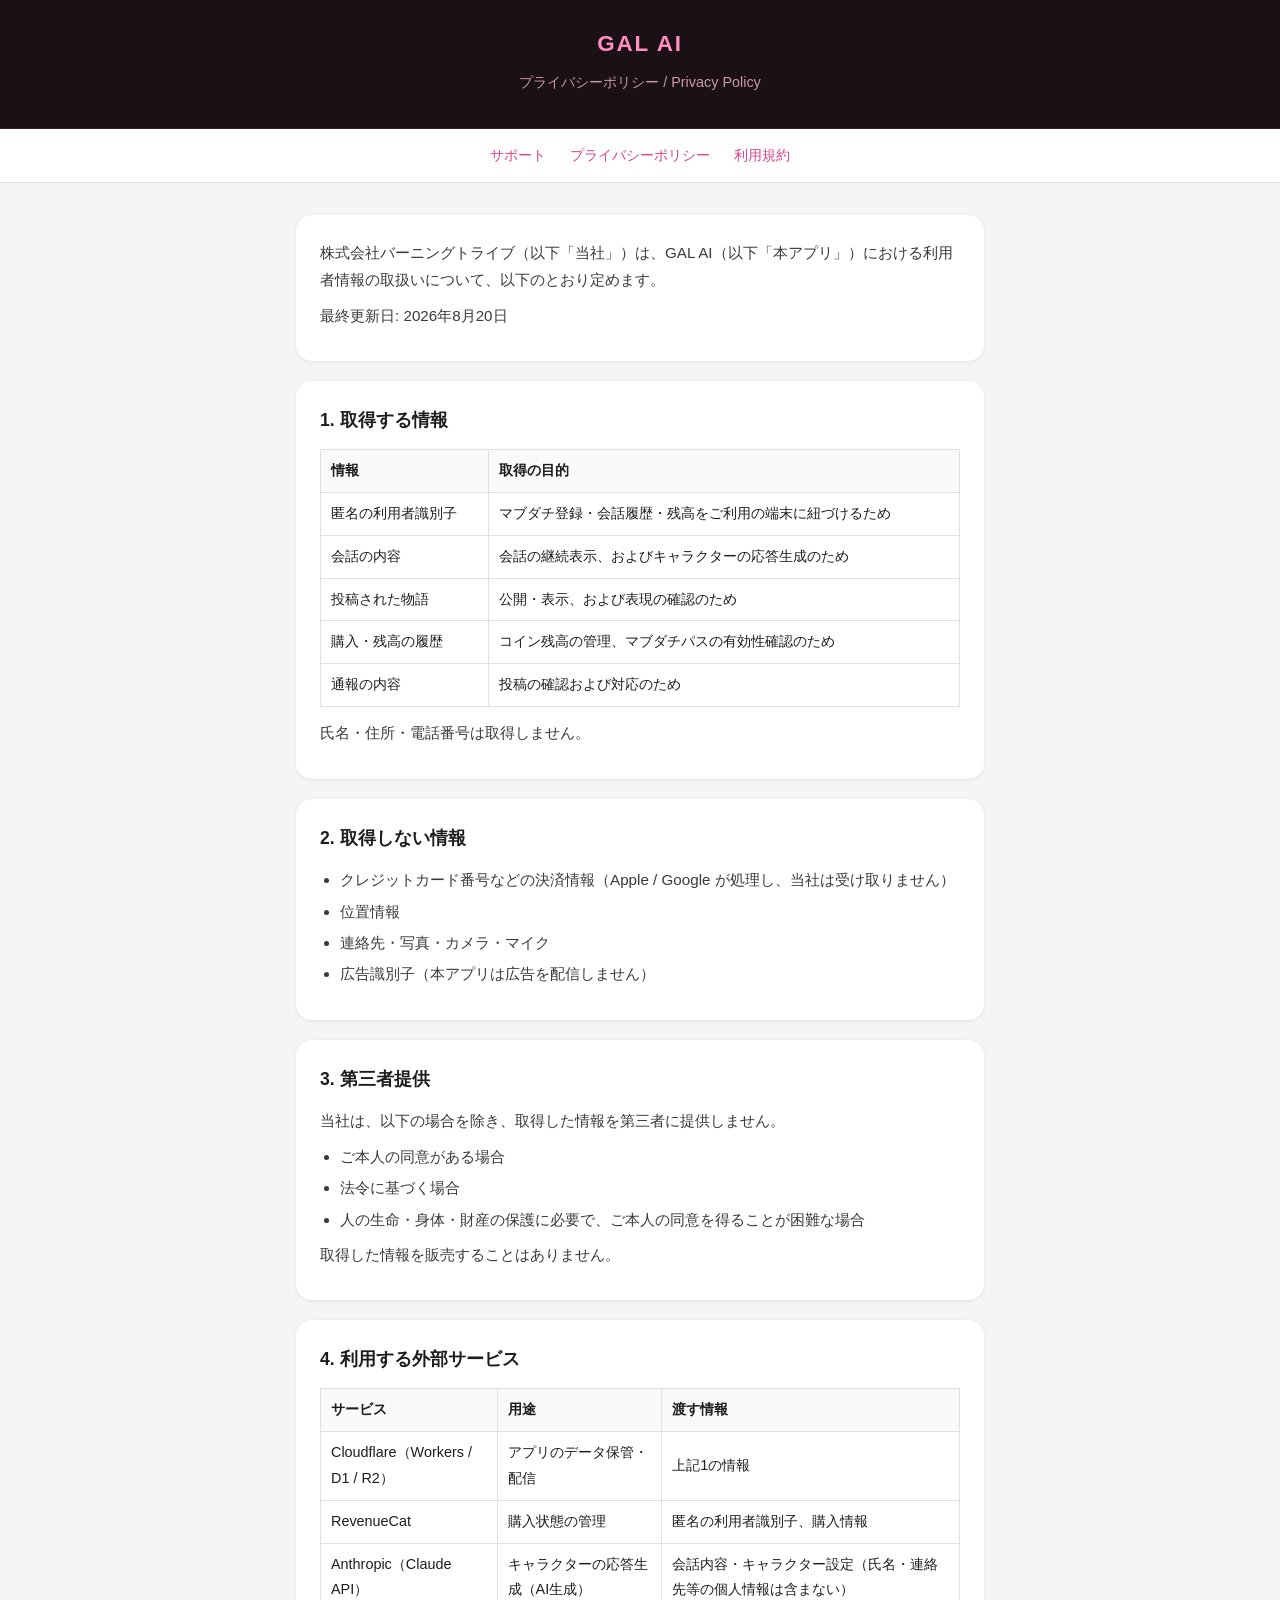
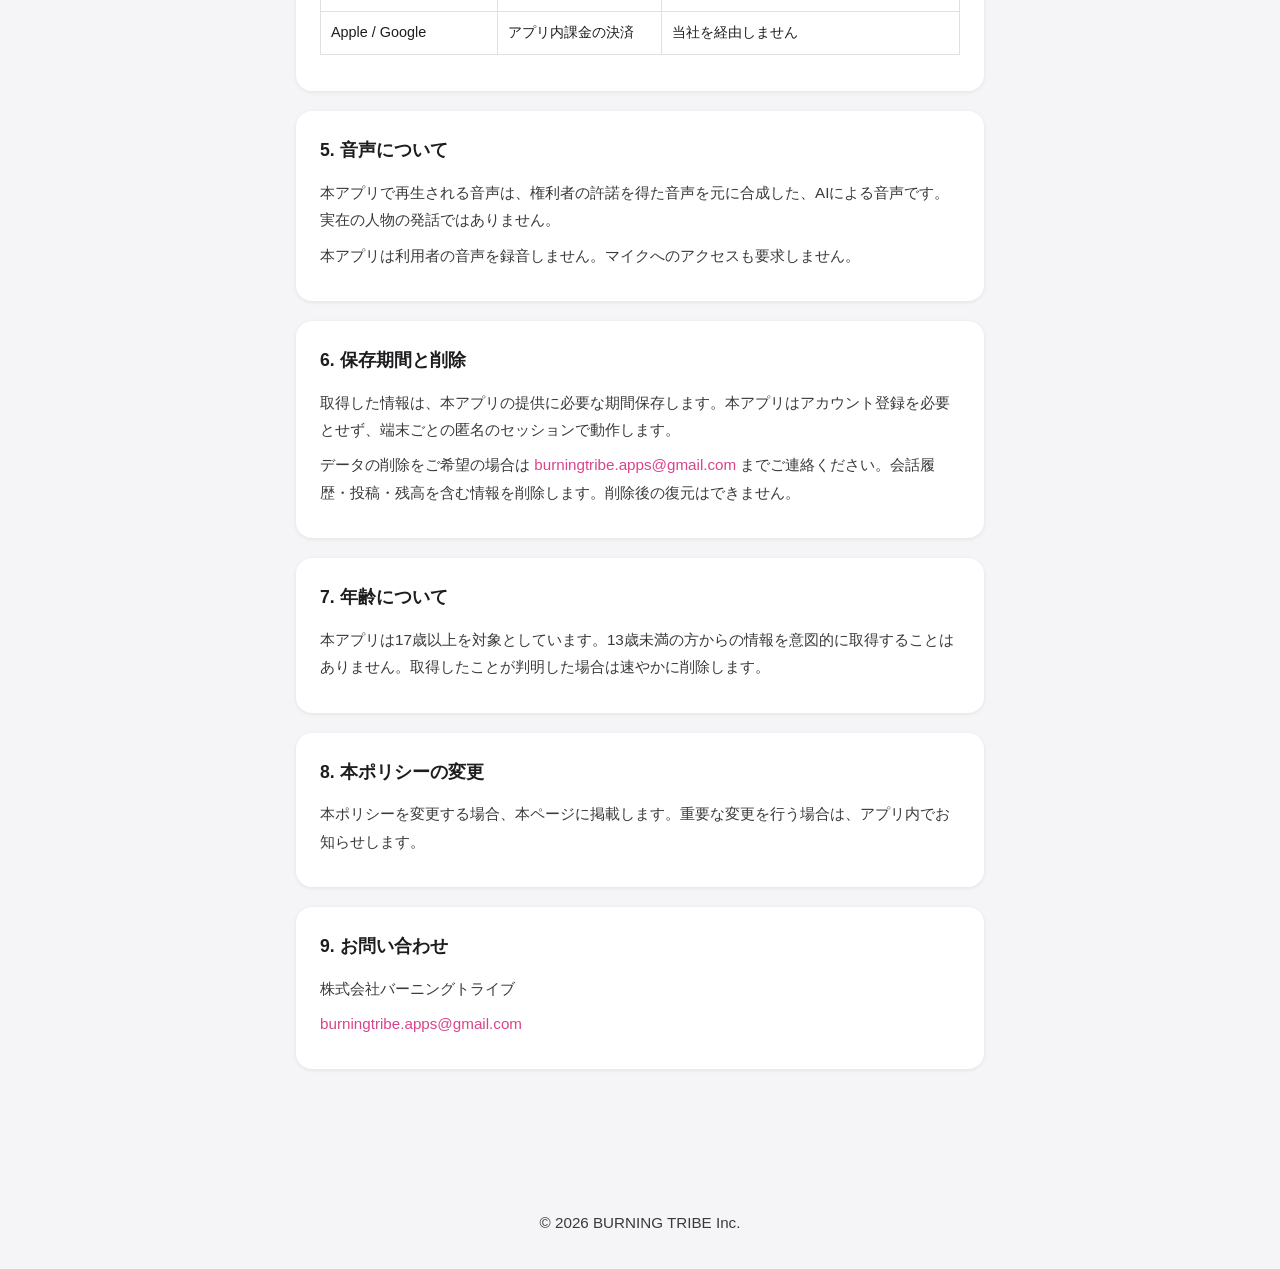
==== privacy.html @ fc42a37e "feat: support site (terms/privacy)" ====
<!DOCTYPE html>
<html lang="ja">
<head>
<meta charset="UTF-8">
<meta name="viewport" content="width=device-width, initial-scale=1.0">
<title>GAL AI — プライバシーポリシー</title>
<link rel="stylesheet" href="style.css">
</head>
<body>
<header>
  <h1>GAL AI</h1>
  <p>プライバシーポリシー / Privacy Policy</p>
</header>
<nav>
  <a href="index.html">サポート</a>
  <a href="privacy.html">プライバシーポリシー</a>
  <a href="terms.html">利用規約</a>
</nav>
<main>

<section>
  <p>株式会社バーニングトライブ（以下「当社」）は、GAL AI（以下「本アプリ」）における利用者情報の取扱いについて、以下のとおり定めます。</p>
  <p>最終更新日: 2026年8月20日</p>
</section>

<section>
  <h2>1. 取得する情報</h2>
  <table>
    <tr><th>情報</th><th>取得の目的</th></tr>
    <tr><td>匿名の利用者識別子</td><td>マブダチ登録・会話履歴・残高をご利用の端末に紐づけるため</td></tr>
    <tr><td>会話の内容</td><td>会話の継続表示、およびキャラクターの応答生成のため</td></tr>
    <tr><td>投稿された物語</td><td>公開・表示、および表現の確認のため</td></tr>
    <tr><td>購入・残高の履歴</td><td>コイン残高の管理、マブダチパスの有効性確認のため</td></tr>
    <tr><td>通報の内容</td><td>投稿の確認および対応のため</td></tr>
  </table>
  <p>氏名・住所・電話番号は取得しません。</p>
</section>

<section>
  <h2>2. 取得しない情報</h2>
  <ul>
    <li>クレジットカード番号などの決済情報（Apple / Google が処理し、当社は受け取りません）</li>
    <li>位置情報</li>
    <li>連絡先・写真・カメラ・マイク</li>
    <li>広告識別子（本アプリは広告を配信しません）</li>
  </ul>
</section>

<section>
  <h2>3. 第三者提供</h2>
  <p>当社は、以下の場合を除き、取得した情報を第三者に提供しません。</p>
  <ul>
    <li>ご本人の同意がある場合</li>
    <li>法令に基づく場合</li>
    <li>人の生命・身体・財産の保護に必要で、ご本人の同意を得ることが困難な場合</li>
  </ul>
  <p>取得した情報を販売することはありません。</p>
</section>

<section>
  <h2>4. 利用する外部サービス</h2>
  <table>
    <tr><th>サービス</th><th>用途</th><th>渡す情報</th></tr>
    <tr><td>Cloudflare（Workers / D1 / R2）</td><td>アプリのデータ保管・配信</td><td>上記1の情報</td></tr>
    <tr><td>RevenueCat</td><td>購入状態の管理</td><td>匿名の利用者識別子、購入情報</td></tr>
    <tr><td>Anthropic（Claude API）</td><td>キャラクターの応答生成（AI生成）</td><td>会話内容・キャラクター設定（氏名・連絡先等の個人情報は含まない）</td></tr>
    <tr><td>Apple / Google</td><td>アプリ内課金の決済</td><td>当社を経由しません</td></tr>
  </table>
</section>

<section>
  <h2>5. 音声について</h2>
  <p>本アプリで再生される音声は、権利者の許諾を得た音声を元に合成した、AIによる音声です。実在の人物の発話ではありません。</p>
  <p>本アプリは利用者の音声を録音しません。マイクへのアクセスも要求しません。</p>
</section>

<section>
  <h2>6. 保存期間と削除</h2>
  <p>取得した情報は、本アプリの提供に必要な期間保存します。本アプリはアカウント登録を必要とせず、端末ごとの匿名のセッションで動作します。</p>
  <p>データの削除をご希望の場合は <a href="mailto:burningtribe.apps@gmail.com">burningtribe.apps@gmail.com</a> までご連絡ください。会話履歴・投稿・残高を含む情報を削除します。削除後の復元はできません。</p>
</section>

<section>
  <h2>7. 年齢について</h2>
  <p>本アプリは17歳以上を対象としています。13歳未満の方からの情報を意図的に取得することはありません。取得したことが判明した場合は速やかに削除します。</p>
</section>

<section>
  <h2>8. 本ポリシーの変更</h2>
  <p>本ポリシーを変更する場合、本ページに掲載します。重要な変更を行う場合は、アプリ内でお知らせします。</p>
</section>

<section>
  <h2>9. お問い合わせ</h2>
  <p>株式会社バーニングトライブ</p>
  <p><a href="mailto:burningtribe.apps@gmail.com">burningtribe.apps@gmail.com</a></p>
</section>

</main>
<footer>
  <p>© 2026 BURNING TRIBE Inc.</p>
</footer>
</body>
</html>
---- style.css ----
*, *::before, *::after { box-sizing: border-box; margin: 0; padding: 0; }

body {
  font-family: -apple-system, BlinkMacSystemFont, 'Helvetica Neue', 'Hiragino Sans', sans-serif;
  background: #f5f5f7;
  color: #1d1d1f;
  line-height: 1.8;
}

header {
  background: #1a1016;
  border-bottom: 1px solid #3a1f2c;
  padding: 24px;
  text-align: center;
}

header h1 {
  font-size: 1.4rem;
  font-weight: 700;
  color: #ff8fc0;
  letter-spacing: 0.08em;
}

header p {
  font-size: 0.9rem;
  color: #c79aa8;
  margin-top: 6px;
}

nav {
  background: #fff;
  border-bottom: 1px solid #e0e0e0;
  padding: 12px 16px;
  text-align: center;
}

nav a {
  font-size: 0.9rem;
  margin: 0 10px;
  white-space: nowrap;
}

main { max-width: 720px; margin: 32px auto; padding: 0 16px 64px; }

section {
  background: #fff;
  border-radius: 16px;
  padding: 24px;
  margin-bottom: 20px;
  box-shadow: 0 1px 4px rgba(0, 0, 0, 0.08);
}

h2 { font-size: 1.1rem; font-weight: 700; margin-bottom: 12px; }
h3 { font-size: 0.98rem; font-weight: 700; margin: 16px 0 6px; }
p { font-size: 0.95rem; color: #3a3a3c; margin-bottom: 8px; }
ul { margin: 8px 0 8px 20px; }
li { font-size: 0.95rem; color: #3a3a3c; margin-bottom: 4px; }

a { color: #d9448c; text-decoration: none; }
a:hover { text-decoration: underline; }

.note {
  background: #fff0f6;
  border-left: 3px solid #ff8fc0;
  padding: 12px 16px;
  border-radius: 8px;
  margin: 12px 0;
}

table { width: 100%; border-collapse: collapse; margin: 12px 0; font-size: 0.9rem; }
th, td { border: 1px solid #e0e0e0; padding: 8px 10px; text-align: left; }
th { background: #fafafa; font-weight: 700; }

footer { text-align: center; font-size: 0.8rem; color: #6e6e73; padding: 24px 16px; }
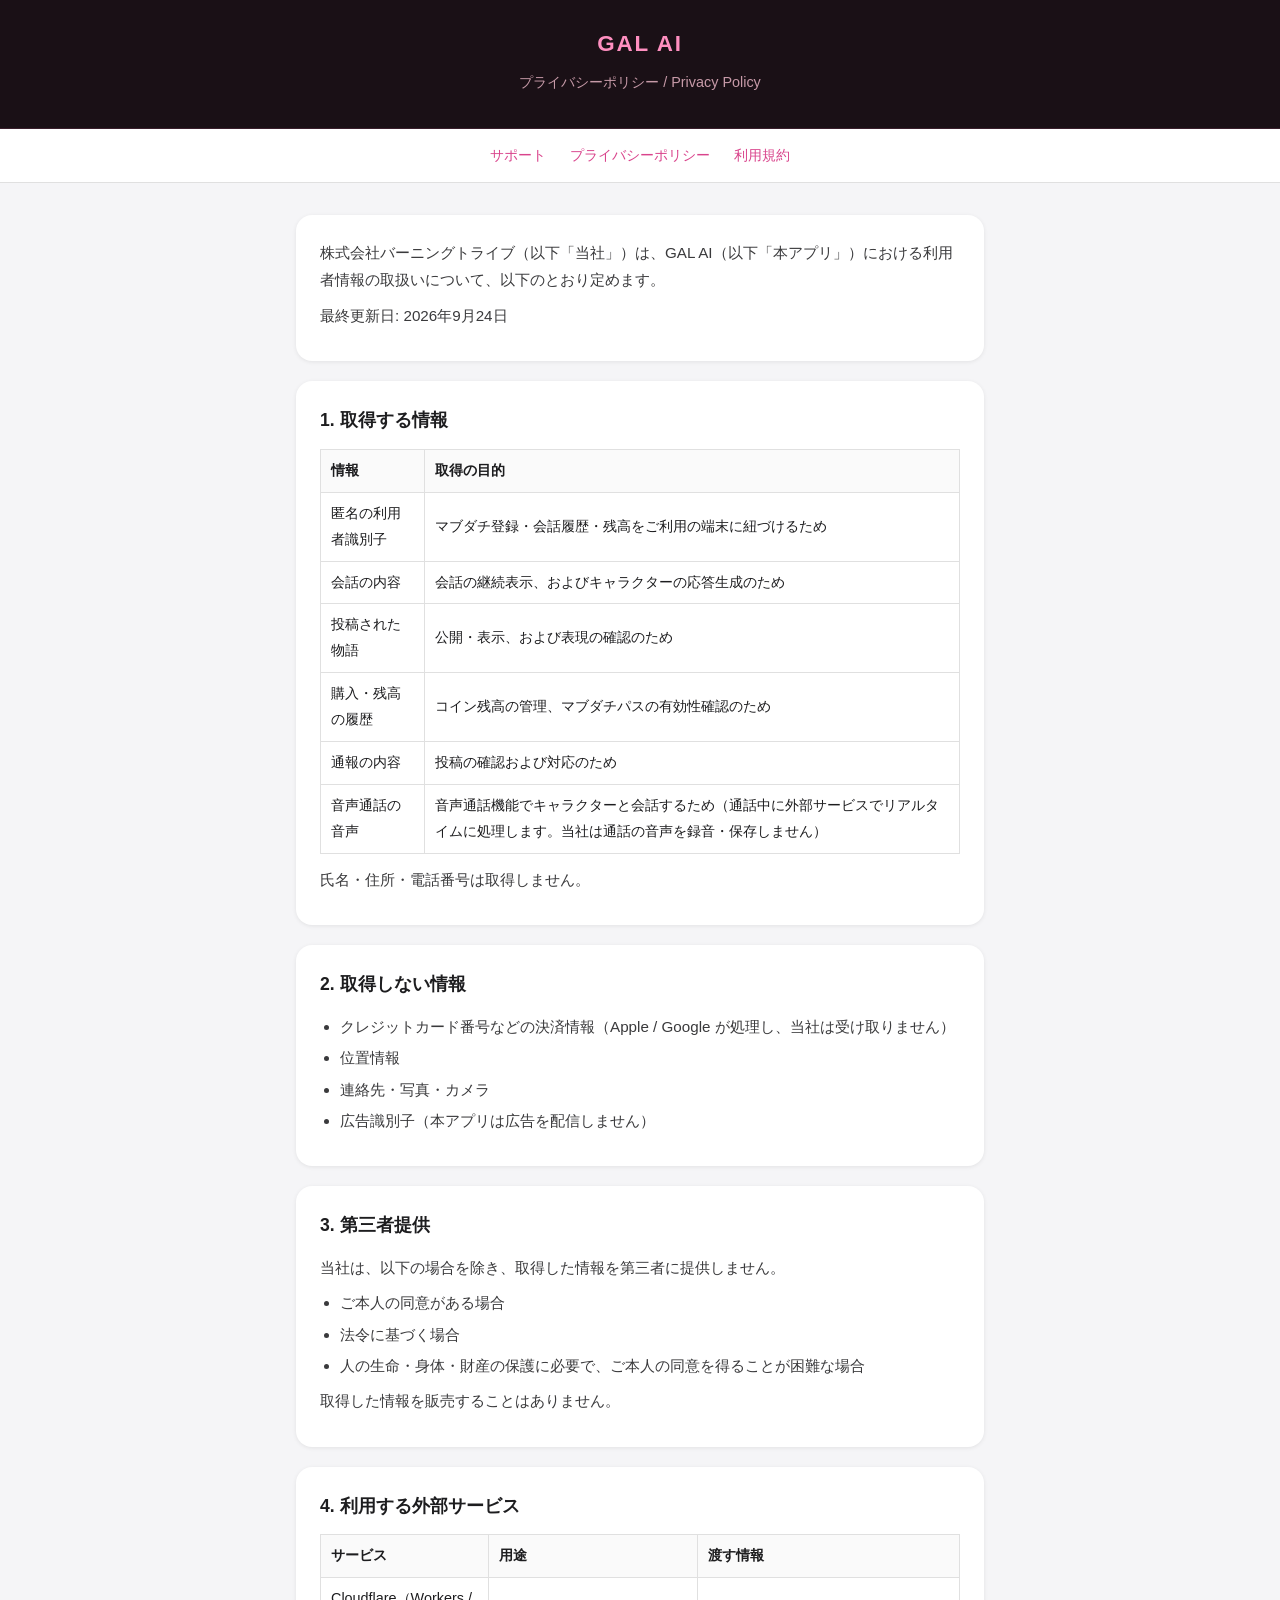
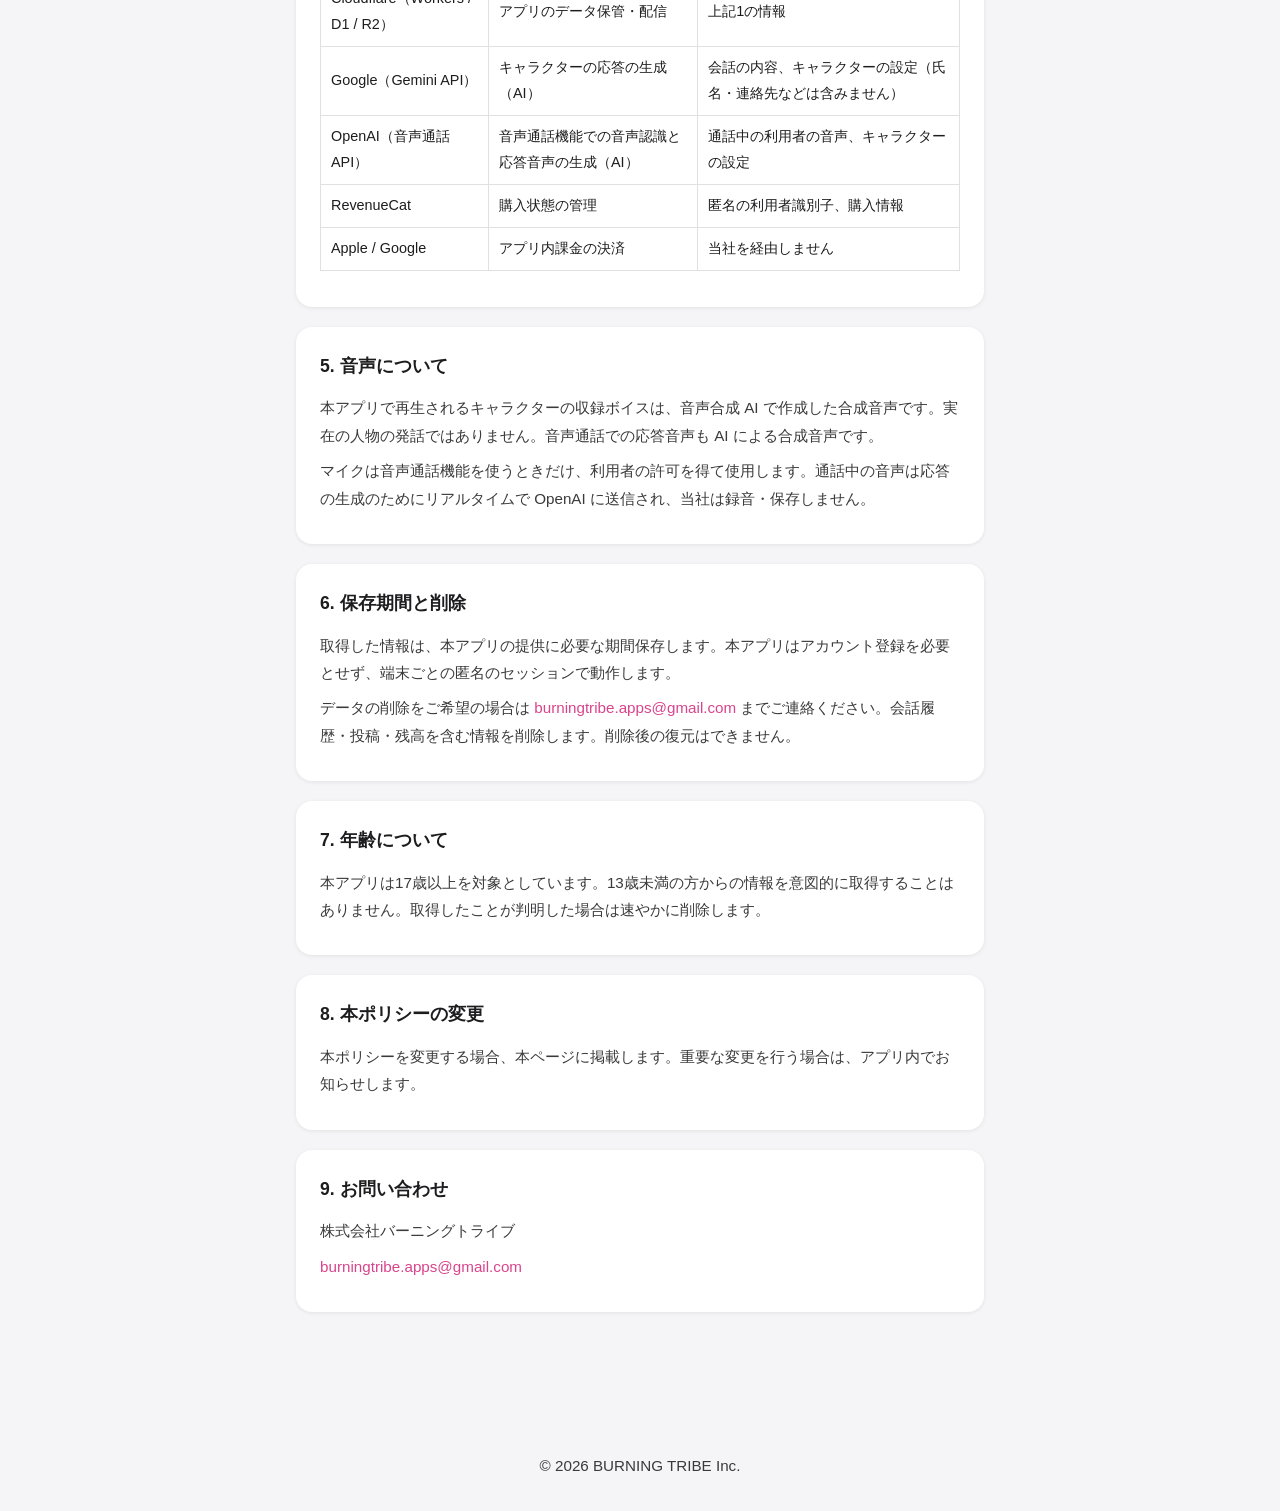
==== commit 050718a5: "fix: disclose mic use and AI services in privacy policy Live calls use the microphone and stream aud" ====
--- a/privacy.html
+++ b/privacy.html
@@ -20,7 +20,7 @@
 
 <section>
   <p>株式会社バーニングトライブ（以下「当社」）は、GAL AI（以下「本アプリ」）における利用者情報の取扱いについて、以下のとおり定めます。</p>
-  <p>最終更新日: 2026年8月20日</p>
+  <p>最終更新日: 2026年9月24日</p>
 </section>
 
 <section>
@@ -32,6 +32,7 @@
     <tr><td>投稿された物語</td><td>公開・表示、および表現の確認のため</td></tr>
     <tr><td>購入・残高の履歴</td><td>コイン残高の管理、マブダチパスの有効性確認のため</td></tr>
     <tr><td>通報の内容</td><td>投稿の確認および対応のため</td></tr>
+    <tr><td>音声通話の音声</td><td>音声通話機能でキャラクターと会話するため（通話中に外部サービスでリアルタイムに処理します。当社は通話の音声を録音・保存しません）</td></tr>
   </table>
   <p>氏名・住所・電話番号は取得しません。</p>
 </section>
@@ -41,7 +42,7 @@
   <ul>
     <li>クレジットカード番号などの決済情報（Apple / Google が処理し、当社は受け取りません）</li>
     <li>位置情報</li>
-    <li>連絡先・写真・カメラ・マイク</li>
+    <li>連絡先・写真・カメラ</li>
     <li>広告識別子（本アプリは広告を配信しません）</li>
   </ul>
 </section>
@@ -62,16 +63,17 @@
   <table>
     <tr><th>サービス</th><th>用途</th><th>渡す情報</th></tr>
     <tr><td>Cloudflare（Workers / D1 / R2）</td><td>アプリのデータ保管・配信</td><td>上記1の情報</td></tr>
+    <tr><td>Google（Gemini API）</td><td>キャラクターの応答の生成（AI）</td><td>会話の内容、キャラクターの設定（氏名・連絡先などは含みません）</td></tr>
+    <tr><td>OpenAI（音声通話 API）</td><td>音声通話機能での音声認識と応答音声の生成（AI）</td><td>通話中の利用者の音声、キャラクターの設定</td></tr>
     <tr><td>RevenueCat</td><td>購入状態の管理</td><td>匿名の利用者識別子、購入情報</td></tr>
-    <tr><td>Anthropic（Claude API）</td><td>キャラクターの応答生成（AI生成）</td><td>会話内容・キャラクター設定（氏名・連絡先等の個人情報は含まない）</td></tr>
     <tr><td>Apple / Google</td><td>アプリ内課金の決済</td><td>当社を経由しません</td></tr>
   </table>
 </section>
 
 <section>
   <h2>5. 音声について</h2>
-  <p>本アプリで再生される音声は、権利者の許諾を得た音声を元に合成した、AIによる音声です。実在の人物の発話ではありません。</p>
-  <p>本アプリは利用者の音声を録音しません。マイクへのアクセスも要求しません。</p>
+  <p>本アプリで再生されるキャラクターの収録ボイスは、音声合成 AI で作成した合成音声です。実在の人物の発話ではありません。音声通話での応答音声も AI による合成音声です。</p>
+  <p>マイクは音声通話機能を使うときだけ、利用者の許可を得て使用します。通話中の音声は応答の生成のためにリアルタイムで OpenAI に送信され、当社は録音・保存しません。</p>
 </section>
 
 <section>
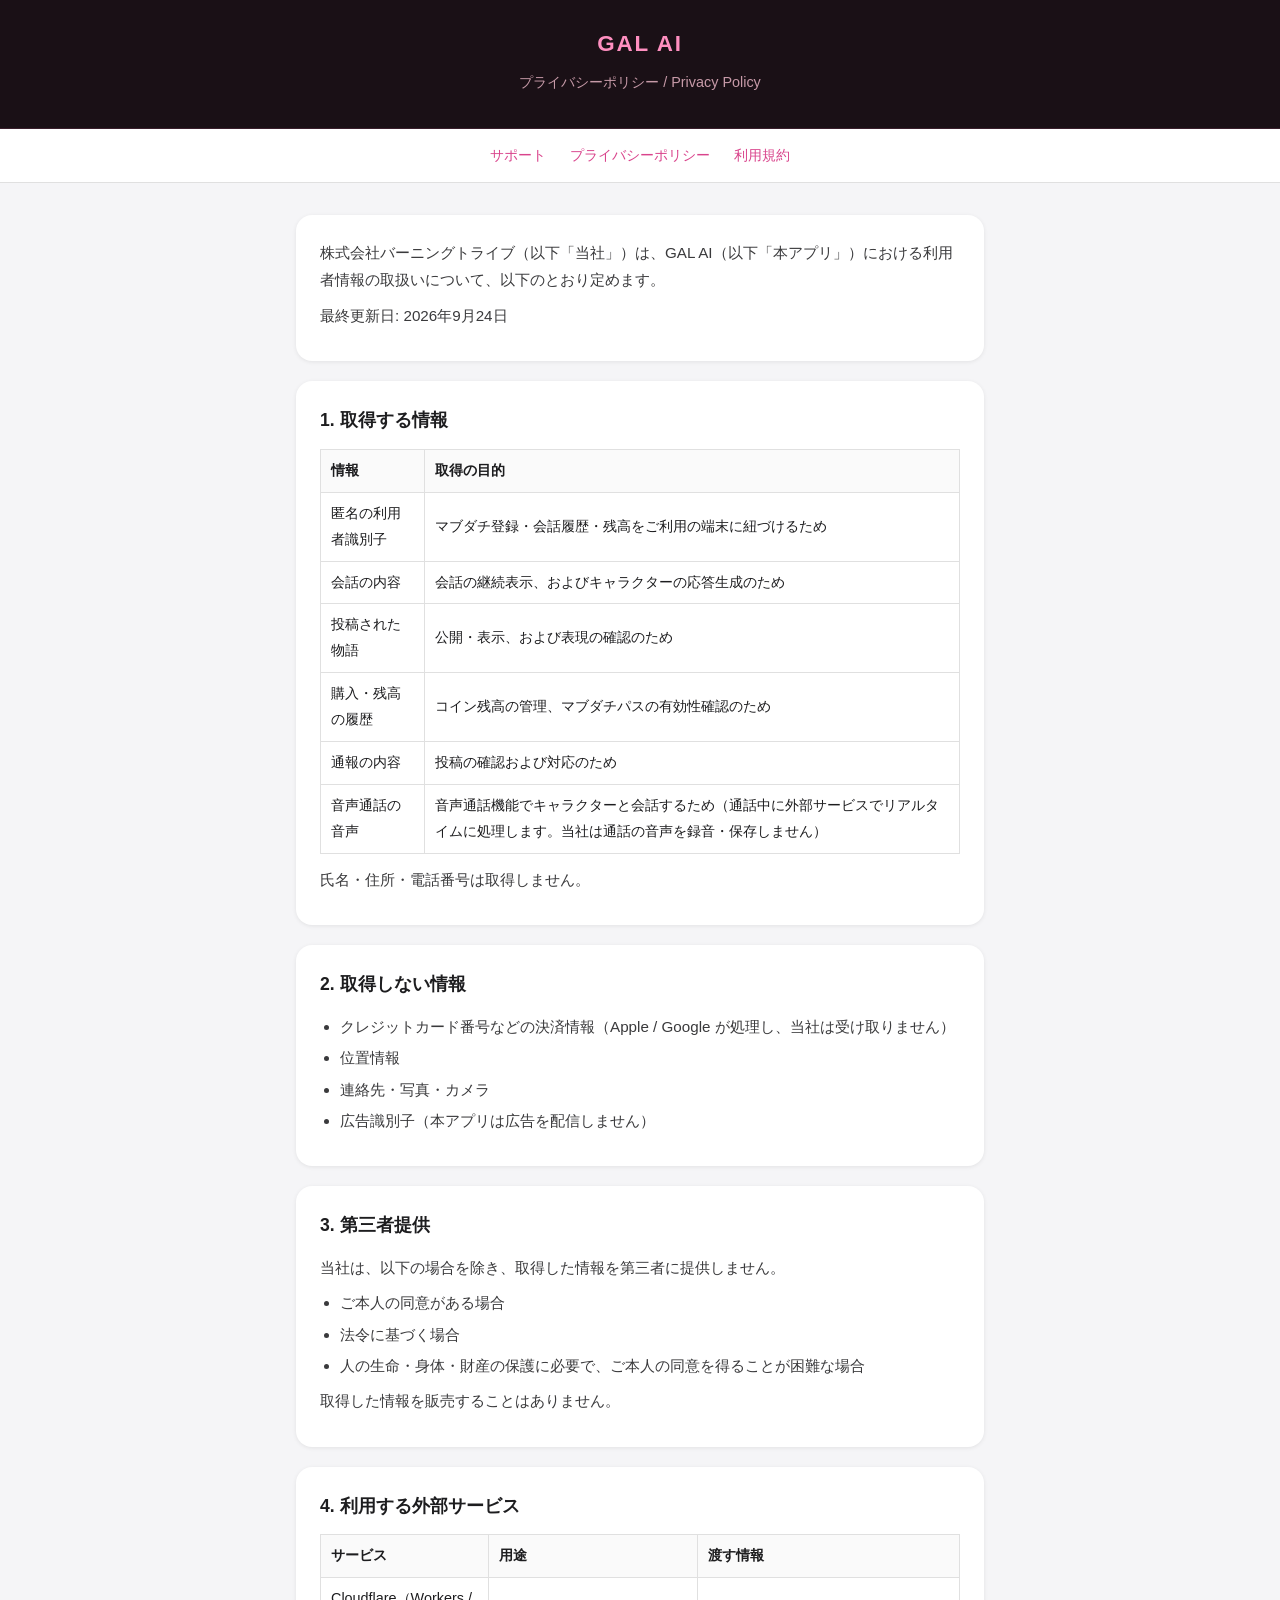
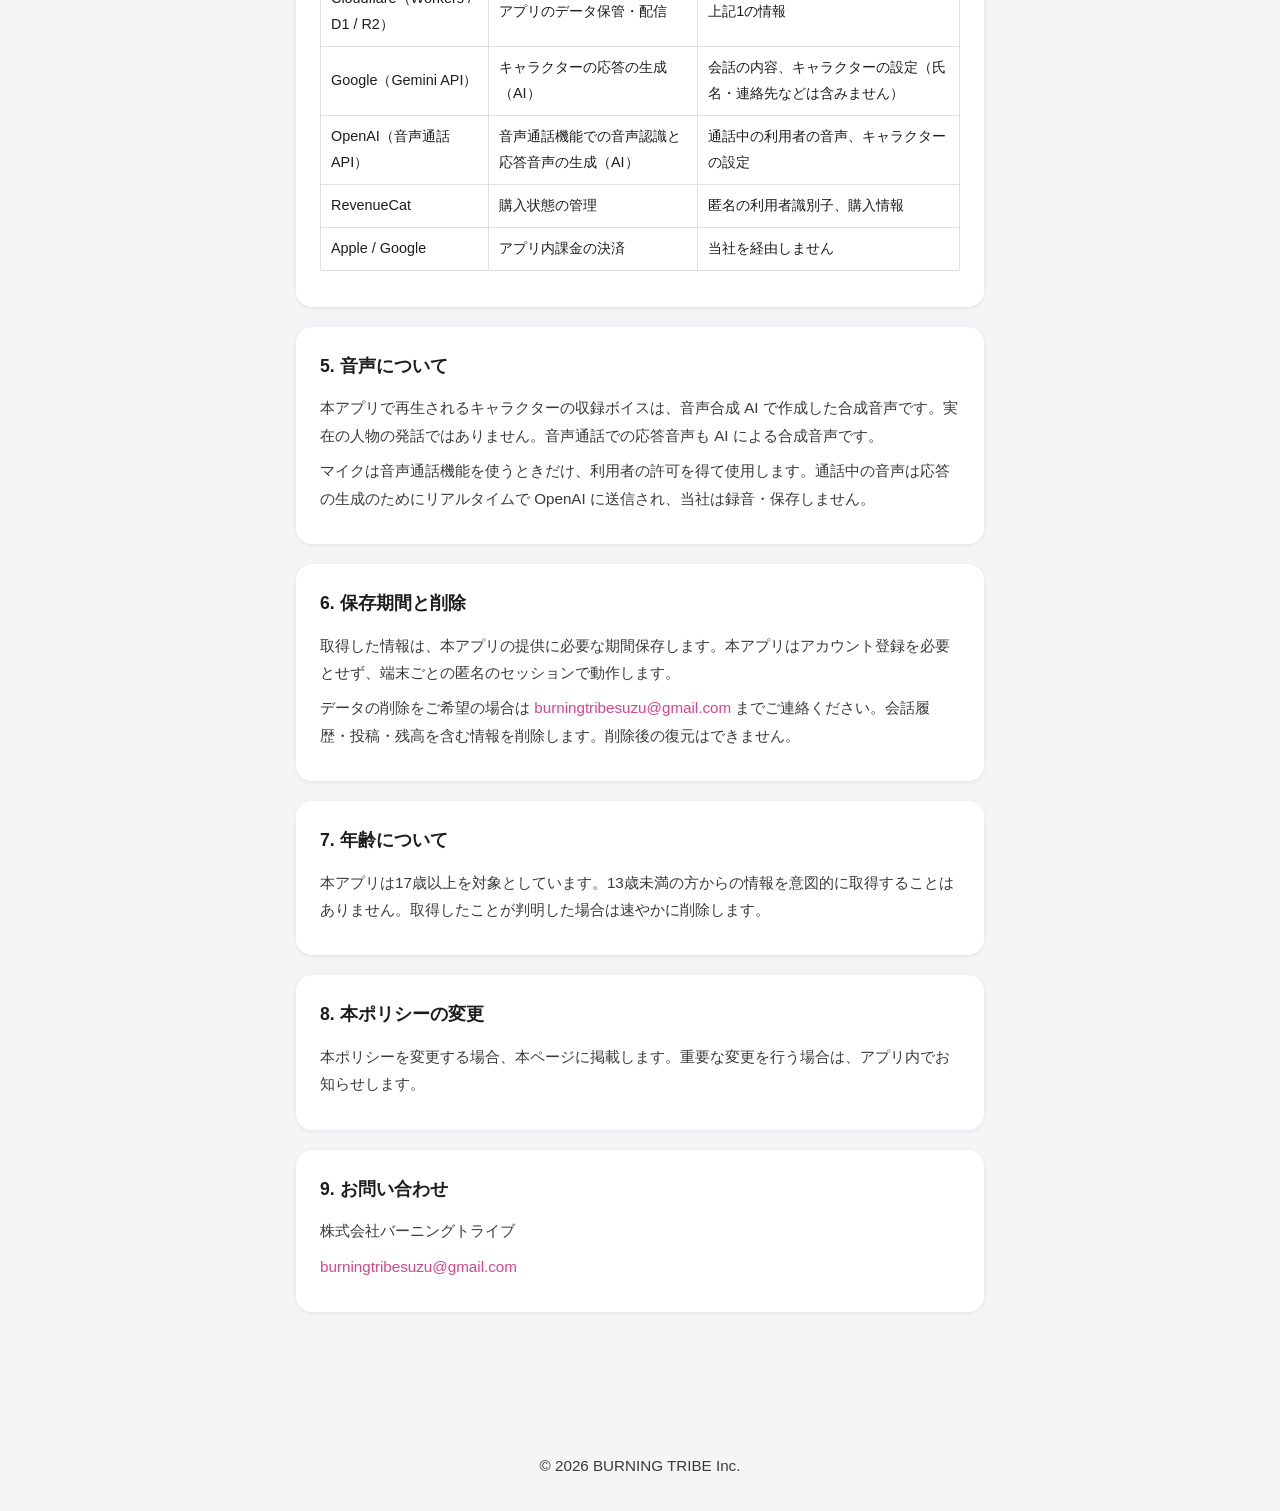
==== commit 2c06cca4: "fix: privacy policy contact email to burningtribesuzu@gmail.com" ====
--- a/privacy.html
+++ b/privacy.html
@@ -79,7 +79,7 @@
 <section>
   <h2>6. 保存期間と削除</h2>
   <p>取得した情報は、本アプリの提供に必要な期間保存します。本アプリはアカウント登録を必要とせず、端末ごとの匿名のセッションで動作します。</p>
-  <p>データの削除をご希望の場合は <a href="mailto:burningtribe.apps@gmail.com">burningtribe.apps@gmail.com</a> までご連絡ください。会話履歴・投稿・残高を含む情報を削除します。削除後の復元はできません。</p>
+  <p>データの削除をご希望の場合は <a href="mailto:burningtribesuzu@gmail.com">burningtribesuzu@gmail.com</a> までご連絡ください。会話履歴・投稿・残高を含む情報を削除します。削除後の復元はできません。</p>
 </section>
 
 <section>
@@ -95,7 +95,7 @@
 <section>
   <h2>9. お問い合わせ</h2>
   <p>株式会社バーニングトライブ</p>
-  <p><a href="mailto:burningtribe.apps@gmail.com">burningtribe.apps@gmail.com</a></p>
+  <p><a href="mailto:burningtribesuzu@gmail.com">burningtribesuzu@gmail.com</a></p>
 </section>
 
 </main>
